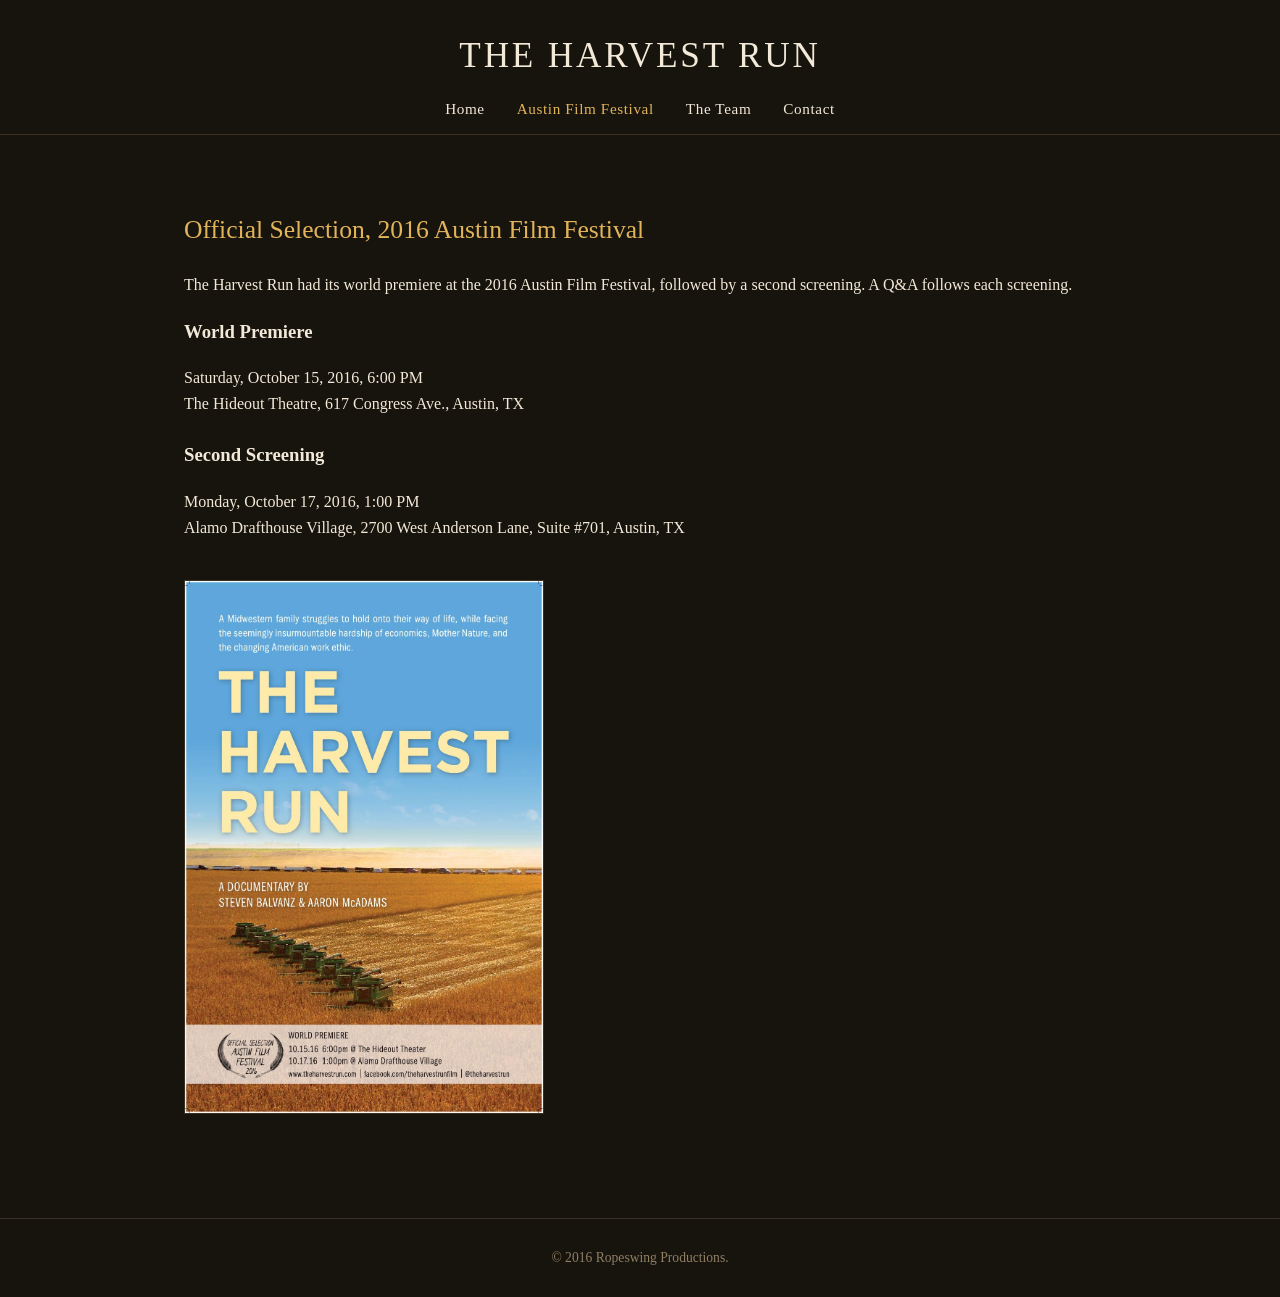
==== aff2016.html @ 121f5d4f "Initial static site for The Harvest Run Co-Authored-By: Claude Haiku 5.5 <noreply@anthropic.com> Cla" ====
<!DOCTYPE html>
<html lang="en">
<head>
<meta charset="utf-8">
<meta name="viewport" content="width=device-width, initial-scale=1">
<title>Austin Film Festival 2016 | The Harvest Run</title>
<link rel="stylesheet" href="/style.css">
</head>
<body>
<header>
  <h1><a href="/">The Harvest Run</a></h1>
  <nav>
    <a href="/">Home</a>
    <a href="/aff2016" class="active">Austin Film Festival</a>
    <a href="/the-team">The Team</a>
    <a href="/contact">Contact</a>
  </nav>
</header>
<main>
  <h2>Official Selection, 2016 Austin Film Festival</h2>
  <p>The Harvest Run had its world premiere at the 2016 Austin Film Festival, followed by a second screening. A Q&amp;A follows each screening.</p>

  <div class="screening">
    <h3>World Premiere</h3>
    <p>Saturday, October 15, 2016, 6:00 PM<br>The Hideout Theatre, 617 Congress Ave., Austin, TX</p>
  </div>
  <div class="screening">
    <h3>Second Screening</h3>
    <p>Monday, October 17, 2016, 1:00 PM<br>Alamo Drafthouse Village, 2700 West Anderson Lane, Suite #701, Austin, TX</p>
  </div>

  <img class="poster" src="/images/austin-poster.jpg" alt="The Harvest Run Austin Film Festival poster">
</main>
<footer>
  &copy; 2016 Ropeswing Productions.
</footer>
</body>
</html>
---- style.css ----
* { box-sizing: border-box; }
body { margin: 0; font-family: Georgia, "Times New Roman", serif; background: #17130d; color: #f2e9d8; line-height: 1.6; }
a { color: #e2b45a; }
header { padding: 28px 24px 12px; text-align: center; border-bottom: 1px solid #3a3022; }
header h1 { margin: 0; font-size: 2.2rem; letter-spacing: 0.08em; font-weight: normal; text-transform: uppercase; }
header h1 a { color: #f2e9d8; text-decoration: none; }
nav { margin-top: 12px; }
nav a { color: #f2e9d8; text-decoration: none; margin: 0 14px; font-size: 0.95rem; letter-spacing: 0.04em; }
nav a.active, nav a:hover { color: #e2b45a; }
main { max-width: 960px; margin: 0 auto; padding: 40px 24px; }
h2 { font-weight: normal; font-size: 1.6rem; color: #e2b45a; margin-top: 2.2rem; }
.tagline { font-size: 1.3rem; font-style: italic; text-align: center; margin: 0 0 1.5rem; }
.credit { text-align: center; text-transform: uppercase; letter-spacing: 0.06em; font-size: 0.9rem; color: #bda985; }
.gallery { display: grid; grid-template-columns: repeat(auto-fill, minmax(280px, 1fr)); gap: 12px; margin-top: 16px; }
.gallery img { width: 100%; display: block; border: 1px solid #3a3022; }
.team-member { margin-bottom: 2rem; }
.team-member h3 { margin: 0; font-weight: normal; font-size: 1.25rem; }
.team-member .role { color: #bda985; font-style: italic; margin: 0 0 0.4rem; }
.screening { margin-bottom: 1.5rem; }
.poster { max-width: 360px; width: 100%; border: 1px solid #3a3022; margin: 16px 0; }
footer { text-align: center; padding: 28px 24px; font-size: 0.85rem; color: #8f7f63; border-top: 1px solid #3a3022; margin-top: 40px; }
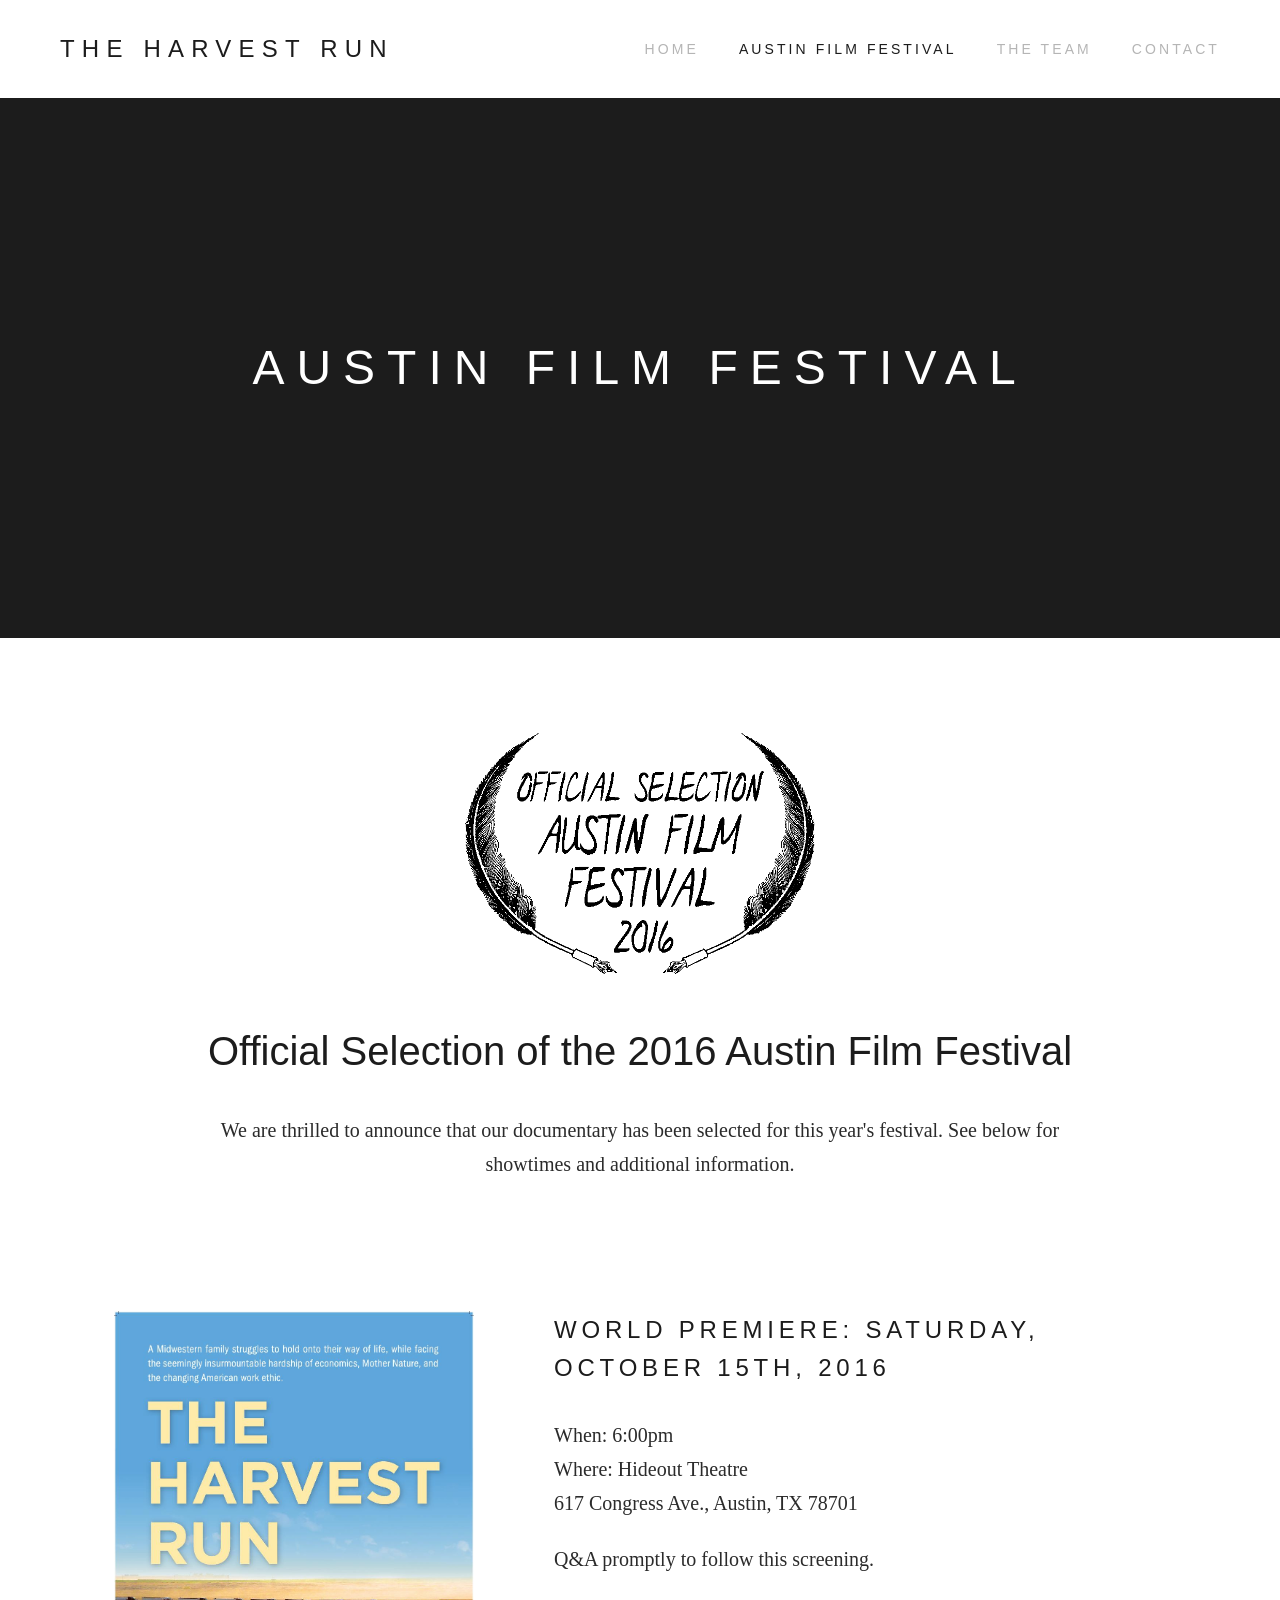
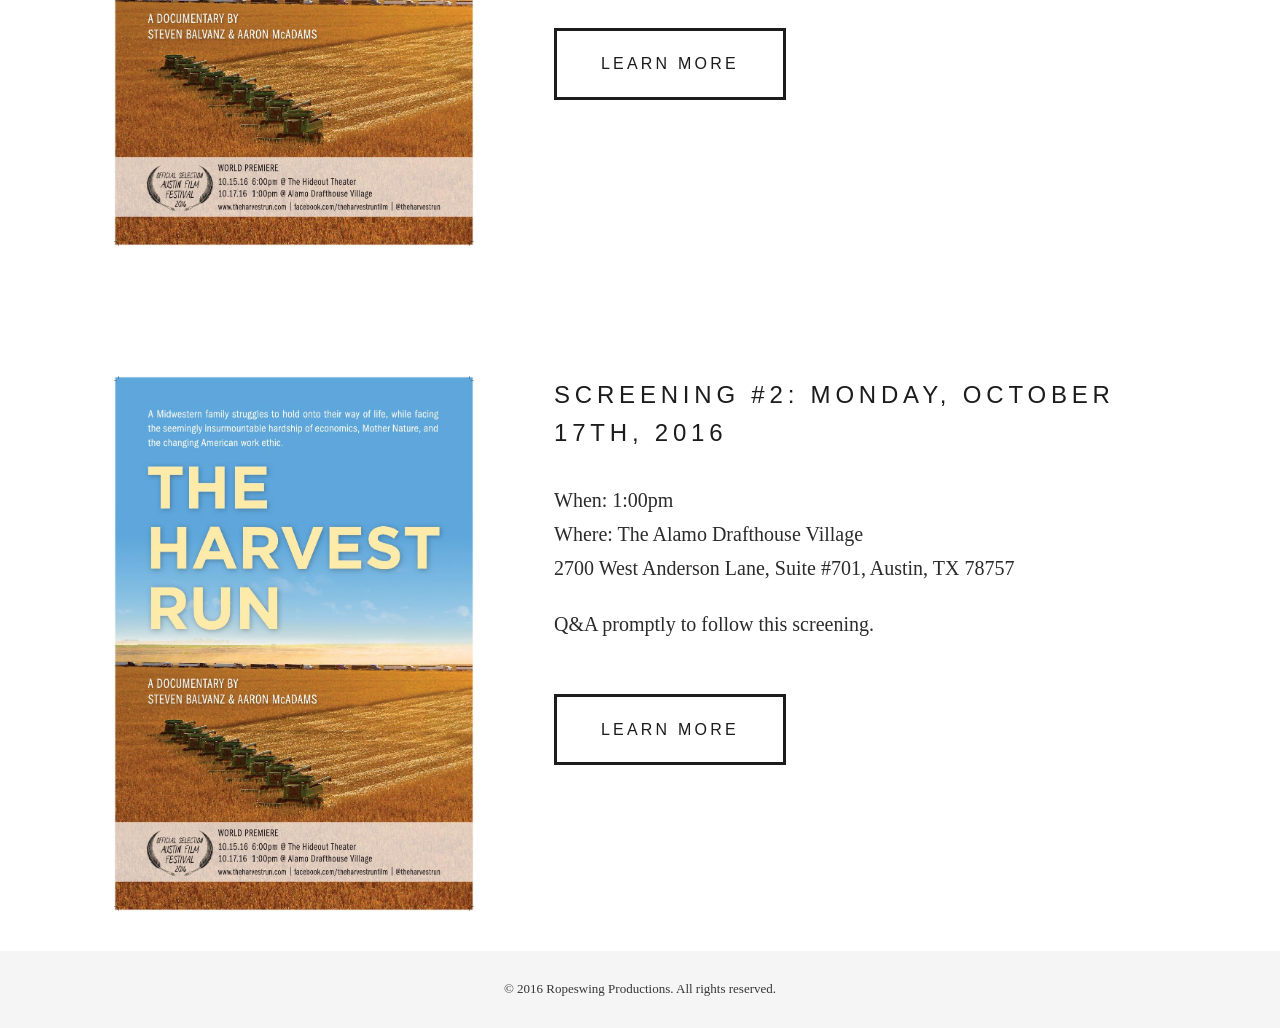
==== commit 2a1ba2a9: "Rebuild Austin Film Festival page to match original layout Co-Authored-By: Claude Haiku 5.5 <noreply" ====
--- a/aff2016.html
+++ b/aff2016.html
@@ -16,23 +16,39 @@
     <a href="/contact">Contact</a>
   </nav>
 </header>
-<main>
-  <h2>Official Selection, 2016 Austin Film Festival</h2>
-  <p>The Harvest Run had its world premiere at the 2016 Austin Film Festival, followed by a second screening. A Q&amp;A follows each screening.</p>
 
-  <div class="screening">
-    <h3>World Premiere</h3>
-    <p>Saturday, October 15, 2016, 6:00 PM<br>The Hideout Theatre, 617 Congress Ave., Austin, TX</p>
+<section class="page-band">
+  <h2>Austin Film Festival</h2>
+</section>
+
+<section class="aff-intro">
+  <img class="laurel" src="/images/laurel.png" alt="Official Selection, Austin Film Festival 2016">
+  <h3>Official Selection of the 2016 Austin Film Festival</h3>
+  <p>We are thrilled to announce that our documentary has been selected for this year's festival. See below for showtimes and additional information.</p>
+</section>
+
+<section class="screening-block">
+  <img class="screening-poster" src="/images/austin-poster.jpg" alt="The Harvest Run poster">
+  <div class="screening-info">
+    <h4>World Premiere: Saturday, October 15th, 2016</h4>
+    <p>When: 6:00pm<br>Where: Hideout Theatre<br>617 Congress Ave., Austin, TX 78701</p>
+    <p>Q&amp;A promptly to follow this screening.</p>
+    <a class="learn-more" href="#">Learn More</a>
   </div>
-  <div class="screening">
-    <h3>Second Screening</h3>
-    <p>Monday, October 17, 2016, 1:00 PM<br>Alamo Drafthouse Village, 2700 West Anderson Lane, Suite #701, Austin, TX</p>
+</section>
+
+<section class="screening-block">
+  <img class="screening-poster" src="/images/austin-poster.jpg" alt="The Harvest Run poster">
+  <div class="screening-info">
+    <h4>Screening #2: Monday, October 17th, 2016</h4>
+    <p>When: 1:00pm<br>Where: The Alamo Drafthouse Village<br>2700 West Anderson Lane, Suite #701, Austin, TX 78757</p>
+    <p>Q&amp;A promptly to follow this screening.</p>
+    <a class="learn-more" href="#">Learn More</a>
   </div>
+</section>
 
-  <img class="poster" src="/images/austin-poster.jpg" alt="The Harvest Run Austin Film Festival poster">
-</main>
 <footer>
-  &copy; 2016 Ropeswing Productions.
+  &copy; 2016 Ropeswing Productions. All rights reserved.
 </footer>
 </body>
 </html>
--- a/style.css
+++ b/style.css
@@ -1,21 +1,83 @@
 * { box-sizing: border-box; }
-body { margin: 0; font-family: Georgia, "Times New Roman", serif; background: #17130d; color: #f2e9d8; line-height: 1.6; }
-a { color: #e2b45a; }
-header { padding: 28px 24px 12px; text-align: center; border-bottom: 1px solid #3a3022; }
-header h1 { margin: 0; font-size: 2.2rem; letter-spacing: 0.08em; font-weight: normal; text-transform: uppercase; }
-header h1 a { color: #f2e9d8; text-decoration: none; }
-nav { margin-top: 12px; }
-nav a { color: #f2e9d8; text-decoration: none; margin: 0 14px; font-size: 0.95rem; letter-spacing: 0.04em; }
-nav a.active, nav a:hover { color: #e2b45a; }
-main { max-width: 960px; margin: 0 auto; padding: 40px 24px; }
-h2 { font-weight: normal; font-size: 1.6rem; color: #e2b45a; margin-top: 2.2rem; }
-.tagline { font-size: 1.3rem; font-style: italic; text-align: center; margin: 0 0 1.5rem; }
-.credit { text-align: center; text-transform: uppercase; letter-spacing: 0.06em; font-size: 0.9rem; color: #bda985; }
-.gallery { display: grid; grid-template-columns: repeat(auto-fill, minmax(280px, 1fr)); gap: 12px; margin-top: 16px; }
-.gallery img { width: 100%; display: block; border: 1px solid #3a3022; }
-.team-member { margin-bottom: 2rem; }
-.team-member h3 { margin: 0; font-weight: normal; font-size: 1.25rem; }
-.team-member .role { color: #bda985; font-style: italic; margin: 0 0 0.4rem; }
-.screening { margin-bottom: 1.5rem; }
-.poster { max-width: 360px; width: 100%; border: 1px solid #3a3022; margin: 16px 0; }
-footer { text-align: center; padding: 28px 24px; font-size: 0.85rem; color: #8f7f63; border-top: 1px solid #3a3022; margin-top: 40px; }
+body { margin: 0; font-family: "Georgia", "Times New Roman", serif; font-weight: 500; background: #ffffff; color: #363636; font-size: 16px; line-height: 1.6; }
+a { color: #1c1c1c; }
+
+/* Top bar: logo left, nav right */
+header { display: flex; justify-content: space-between; align-items: center; flex-wrap: wrap; padding: 30px 60px; background: #ffffff; }
+header h1, header .site-title { margin: 0; font-family: "Helvetica Neue", Helvetica, Arial, sans-serif; font-size: 24px; font-weight: 300; letter-spacing: 0.3em; text-transform: uppercase; }
+header h1 a, header .site-title a { color: #1c1c1c; text-decoration: none; }
+nav { display: flex; gap: 40px; }
+nav a { font-family: "Helvetica Neue", Helvetica, Arial, sans-serif; font-size: 14px; font-weight: 300; letter-spacing: 0.22em; text-transform: uppercase; color: #b5b5b5; text-decoration: none; }
+nav a.active, nav a:hover { color: #1c1c1c; }
+
+/* Banner with title over the photo (home page) */
+.banner { position: relative; width: 100%; height: calc(100vh - 110px); min-height: 520px; overflow: hidden; background: #ddd; }
+.banner img { position: absolute; inset: 0; width: 100%; height: 100%; object-fit: cover; }
+.banner-title { position: absolute; left: 0; right: 0; bottom: 39%; margin: 0; text-align: center; color: #ffffff; font-family: "Helvetica Neue", Helvetica, Arial, sans-serif; font-weight: 300; font-size: clamp(32px, 4.4vw, 64px); letter-spacing: 0.3em; text-transform: uppercase; text-shadow: 0 1px 12px rgba(0,0,0,0.25); }
+.dots { position: absolute; right: 26px; top: 50%; transform: translateY(-50%); display: flex; flex-direction: column; gap: 14px; }
+.dots span { width: 12px; height: 12px; border: 2px solid #ffffff; border-radius: 50%; box-sizing: border-box; background: transparent; }
+.dots span.on { background: #ffffff; }
+
+h2 { font-family: "Helvetica Neue", Helvetica, Arial, sans-serif; font-weight: 400; font-size: 21px; letter-spacing: 0.4px; text-transform: uppercase; color: #1c1c1c; text-align: center; margin: 0 0 40px; }
+
+/* Story */
+.story { max-width: 1000px; margin: 0 auto; padding: 90px 24px 60px; text-align: center; }
+.story h2 { font-size: 36px; font-weight: 300; letter-spacing: 0; text-transform: none; margin-bottom: 40px; }
+.story p { font-size: 20px; line-height: 1.7; color: #2b2b2b; margin: 0 0 1.4rem; }
+
+/* Trailer band */
+.trailer-band { position: relative; background: #1c1c1c; height: 210px; display: flex; align-items: center; justify-content: center; margin-top: 40px; }
+.trailer-band h2 { color: #ffffff; margin: 0; font-size: 40px; font-weight: 300; letter-spacing: 0.2em; }
+.trailer-band .dots { right: 26px; }
+
+/* Trailer video */
+.trailer { position: relative; max-width: 1400px; aspect-ratio: 16 / 9; margin: 80px auto; overflow: hidden; background: #ddd; }
+.trailer img { width: 100%; height: 100%; object-fit: cover; display: block; }
+.trailer iframe { position: absolute; inset: 0; width: 100%; height: 100%; border: 0; }
+.play { position: absolute; left: 50%; top: 50%; transform: translate(-50%, -50%); width: 0; height: 0; border-left: 40px solid #ffffff; border-top: 24px solid transparent; border-bottom: 24px solid transparent; }
+
+/* Stills */
+.stills { max-width: 1400px; margin: 0 auto; padding: 60px 24px 100px; }
+.stills h2 { margin-bottom: 80px; font-size: 30px; font-weight: 300; letter-spacing: 0.02em; }
+.stills .grid { display: grid; grid-template-columns: repeat(4, 1fr); gap: 40px; }
+.stills .grid img { width: 100%; aspect-ratio: 3 / 2; object-fit: cover; display: block; }
+
+footer { text-align: center; padding: 28px 24px; font-size: 13px; color: #363636; background: #f5f5f5; }
+
+/* Austin Film Festival page */
+.page-band { background: #1c1c1c; height: 540px; display: flex; align-items: center; justify-content: center; }
+.page-band h2 { color: #ffffff; margin: 0; font-size: 48px; font-weight: 300; letter-spacing: 0.25em; }
+.aff-intro { max-width: 960px; margin: 0 auto; padding: 90px 24px 40px; text-align: center; }
+.aff-intro .laurel { width: 360px; max-width: 80%; display: block; margin: 0 auto 40px; }
+.aff-intro h3 { font-family: "Helvetica Neue", Helvetica, Arial, sans-serif; font-weight: 300; font-size: 40px; color: #1c1c1c; margin: 0 0 30px; }
+.aff-intro p { font-size: 20px; line-height: 1.7; color: #2b2b2b; margin: 0; }
+.screening-block { max-width: 1100px; margin: 0 auto; padding: 90px 24px 40px; display: grid; grid-template-columns: 360px 1fr; gap: 80px; align-items: start; }
+.screening-poster { width: 100%; display: block; }
+.screening-info h4 { font-family: "Helvetica Neue", Helvetica, Arial, sans-serif; font-weight: 300; font-size: 24px; letter-spacing: 0.2em; text-transform: uppercase; color: #1c1c1c; margin: 0 0 30px; }
+.screening-info p { font-size: 20px; line-height: 1.7; color: #2b2b2b; margin: 0 0 1.4rem; }
+.learn-more { display: inline-block; margin-top: 30px; padding: 20px 44px; border: 3px solid #1c1c1c; font-family: "Helvetica Neue", Helvetica, Arial, sans-serif; font-size: 16px; letter-spacing: 0.2em; text-transform: uppercase; color: #1c1c1c; text-decoration: none; }
+.learn-more:hover { background: #1c1c1c; color: #ffffff; }
+@media (max-width: 900px) {
+  .screening-block { grid-template-columns: 1fr; gap: 40px; }
+  .screening-poster { max-width: 360px; }
+  .page-band h2 { font-size: 30px; }
+}
+
+/* Inner pages (The Team, Contact) */
+main { max-width: 760px; margin: 0 auto; padding: 40px 24px; }
+.team-member { margin-bottom: 2rem; text-align: center; }
+.team-member h3 { margin: 0; font-family: "Helvetica Neue", Helvetica, Arial, sans-serif; font-weight: 400; font-size: 16px; letter-spacing: 2px; text-transform: uppercase; color: #1c1c1c; }
+.team-member .role { color: #6b6b6b; font-style: italic; margin: 0 0 0.4rem; }
+.screening { margin-bottom: 1.5rem; text-align: center; }
+.poster { display: block; max-width: 360px; width: 100%; margin: 24px auto; }
+
+@media (max-width: 900px) {
+  .stills .grid { grid-template-columns: repeat(2, 1fr); gap: 24px; }
+}
+@media (max-width: 720px) {
+  header { padding: 20px 24px; }
+  nav { gap: 18px; }
+  nav a { font-size: 11px; letter-spacing: 0.12em; }
+  header h1, header .site-title { font-size: 18px; }
+  .story p { font-size: 17px; }
+}
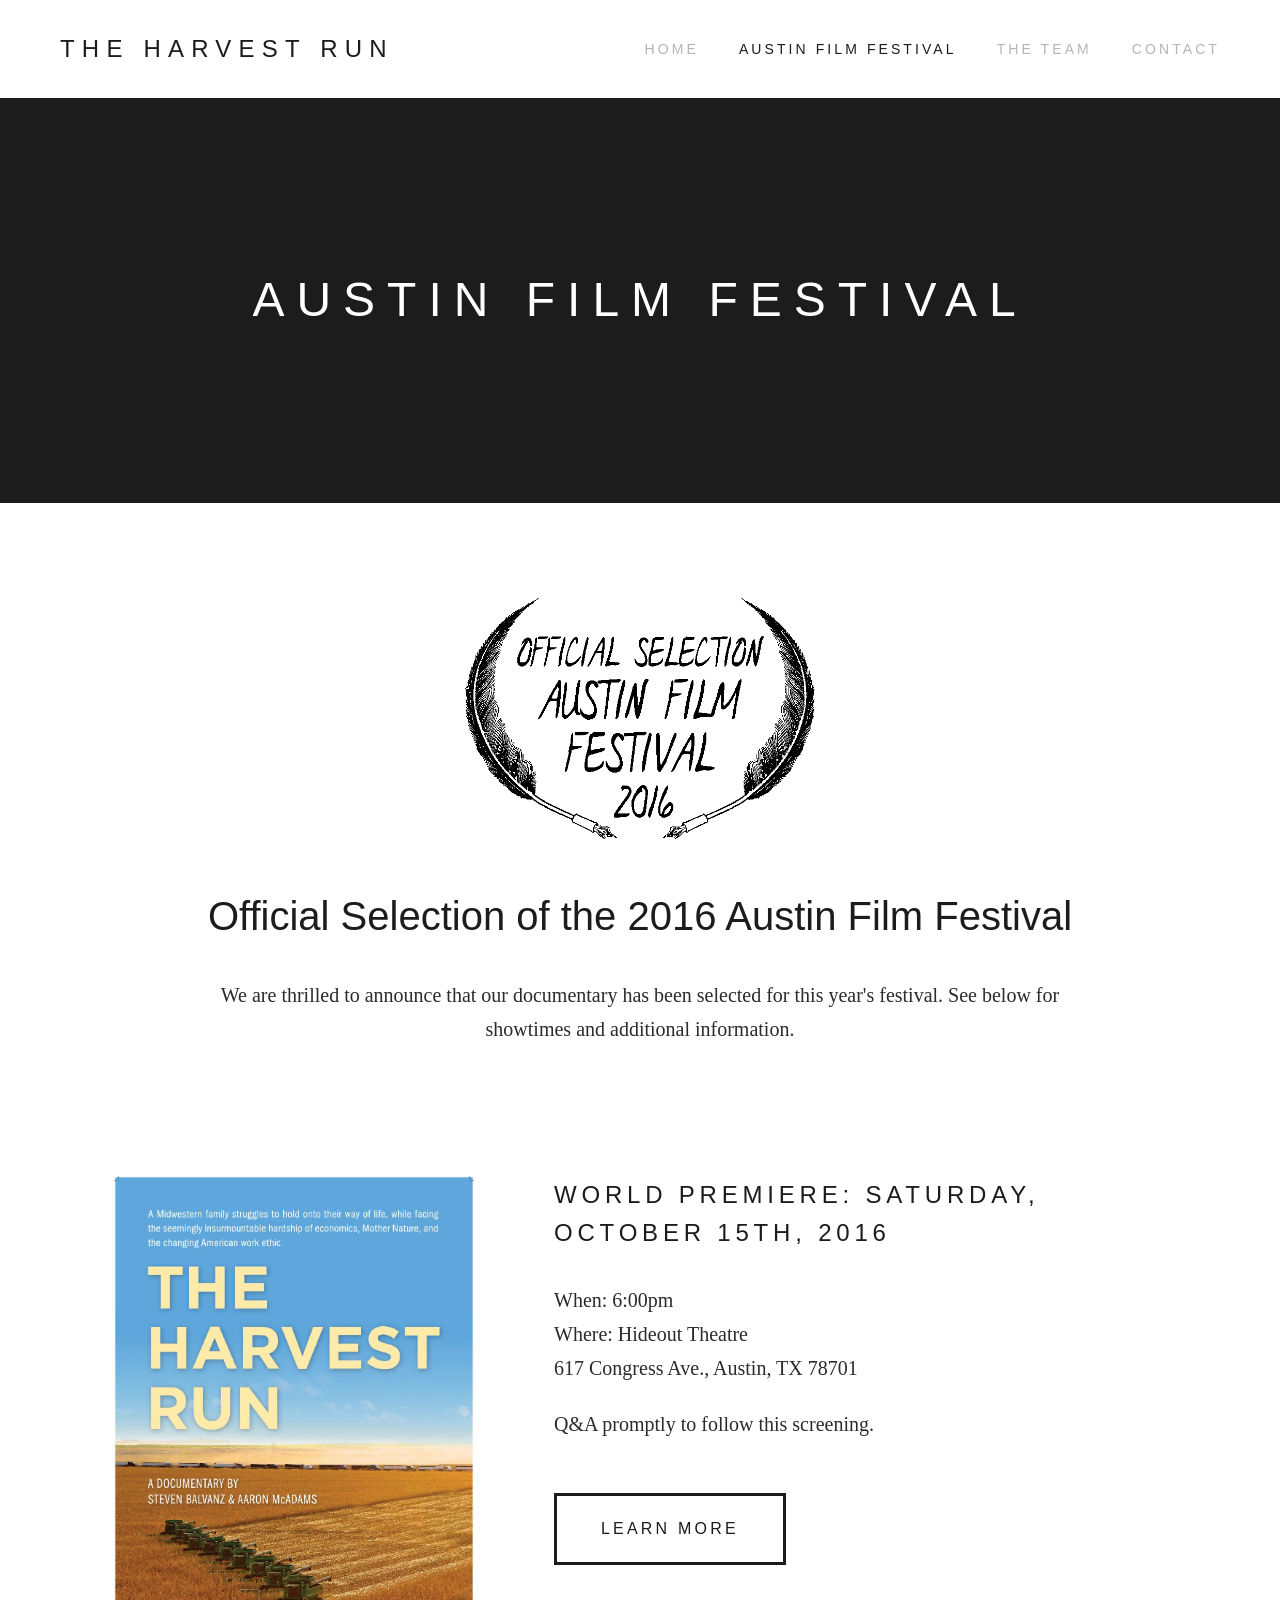
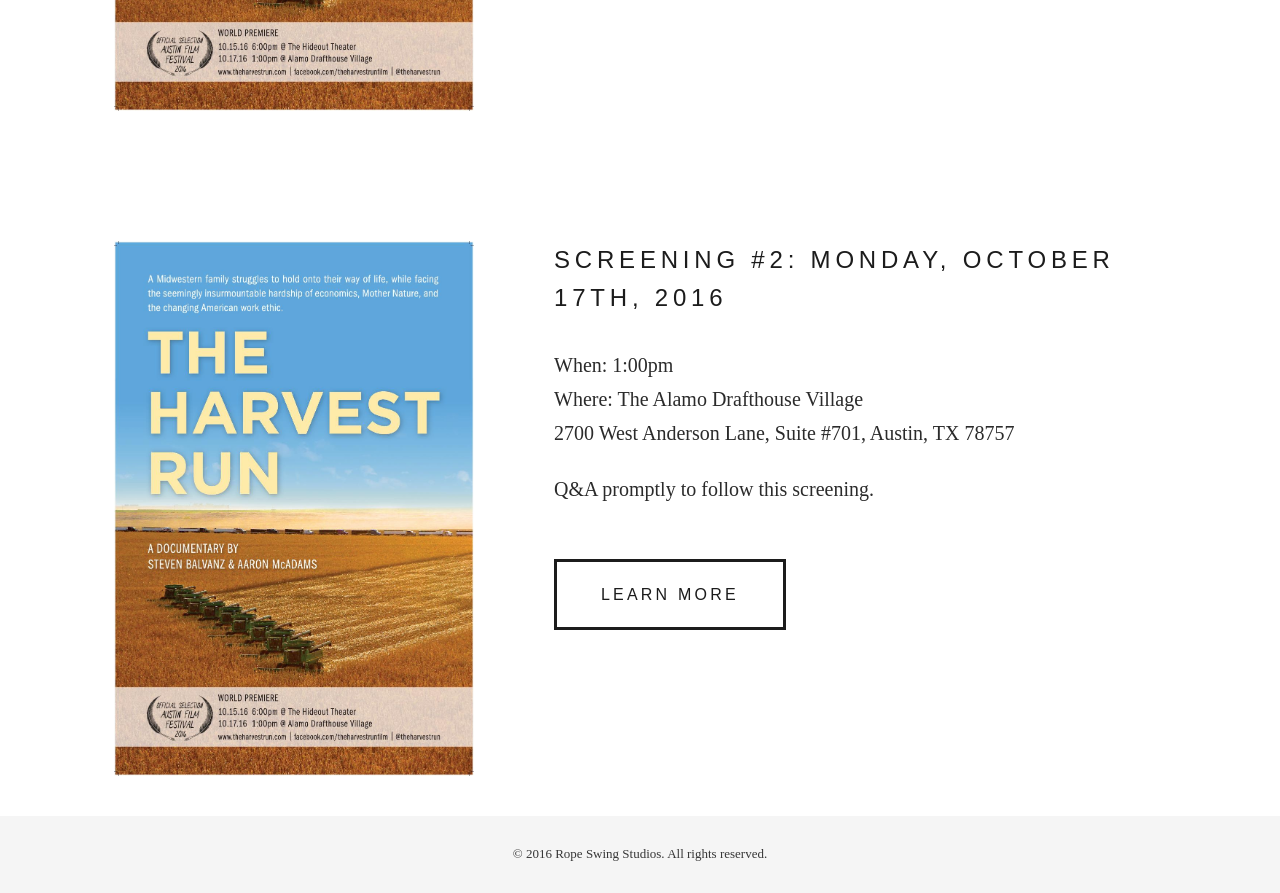
==== commit bc400539: "Update footer company name to Rope Swing Studios Co-Authored-By: Claude Haiku 5.5 <noreply@anthropic" ====
--- a/aff2016.html
+++ b/aff2016.html
@@ -48,7 +48,7 @@
 </section>
 
 <footer>
-  &copy; 2016 Ropeswing Productions. All rights reserved.
+  &copy; 2016 Rope Swing Studios. All rights reserved.
 </footer>
 </body>
 </html>
--- a/style.css
+++ b/style.css
@@ -45,7 +45,7 @@
 footer { text-align: center; padding: 28px 24px; font-size: 13px; color: #363636; background: #f5f5f5; }
 
 /* Austin Film Festival page */
-.page-band { background: #1c1c1c; height: 540px; display: flex; align-items: center; justify-content: center; }
+.page-band { background: #1c1c1c; height: 405px; display: flex; align-items: center; justify-content: center; }
 .page-band h2 { color: #ffffff; margin: 0; font-size: 48px; font-weight: 300; letter-spacing: 0.25em; }
 .aff-intro { max-width: 960px; margin: 0 auto; padding: 90px 24px 40px; text-align: center; }
 .aff-intro .laurel { width: 360px; max-width: 80%; display: block; margin: 0 auto 40px; }
@@ -63,7 +63,36 @@
   .page-band h2 { font-size: 30px; }
 }
 
-/* Inner pages (The Team, Contact) */
+/* The Team page */
+.team { max-width: 1100px; margin: 0 auto; padding: 100px 24px 80px; }
+.team .member { padding: 60px 0; border-bottom: 1px solid #bdbdbd; }
+.team .member:first-child { padding-top: 0; }
+.team .member:last-child { border-bottom: 0; }
+.team h3 { margin: 0 0 30px; font-family: "Helvetica Neue", Helvetica, Arial, sans-serif; font-weight: 300; font-size: 36px; line-height: 1.3; letter-spacing: 0.02em; text-transform: uppercase; color: #1c1c1c; }
+.team h3 span { display: block; }
+.team p { font-size: 20px; line-height: 1.7; color: #2b2b2b; margin: 0 0 1.4rem; }
+
+/* Contact page */
+.contact { max-width: 700px; margin: 0 auto; padding: 100px 24px 100px; }
+.contact .thanks { font-family: "Helvetica Neue", Helvetica, Arial, sans-serif; font-weight: 300; font-size: 52px; color: #1c1c1c; text-align: center; margin: 0 0 30px; text-transform: none; letter-spacing: 0; }
+.contact .lede { font-family: "Helvetica Neue", Helvetica, Arial, sans-serif; font-weight: 300; font-size: 20px; letter-spacing: 0.2em; text-transform: uppercase; color: #1c1c1c; text-align: center; line-height: 1.6; margin: 0 0 80px; }
+.contact-form { display: flex; flex-direction: column; gap: 34px; }
+.contact-form .field, .contact-form fieldset { border: 0; margin: 0; padding: 0; display: flex; flex-direction: column; gap: 10px; }
+.contact-form span, .contact-form legend { font-size: 20px; color: #1c1c1c; }
+.contact-form em { font-style: normal; color: #6b6b6b; font-size: 16px; }
+.contact-form .row { display: grid; grid-template-columns: 1fr 1fr; gap: 20px; }
+.contact-form .row label { display: flex; flex-direction: column; gap: 10px; }
+.contact-form input, .contact-form textarea { width: 100%; padding: 14px; font-family: inherit; font-size: 18px; color: #1c1c1c; background: #fafafa; border: 1px solid #9a9a9a; border-radius: 0; }
+.contact-form input:focus, .contact-form textarea:focus { outline: 2px solid #1c1c1c; outline-offset: -1px; }
+.contact-form button { align-self: flex-start; padding: 18px 48px; font-family: "Helvetica Neue", Helvetica, Arial, sans-serif; font-size: 15px; letter-spacing: 0.2em; text-transform: uppercase; background: #1c1c1c; color: #ffffff; border: 3px solid #1c1c1c; cursor: pointer; }
+.contact-form button:hover { background: #ffffff; color: #1c1c1c; }
+@media (max-width: 720px) {
+  .contact .thanks { font-size: 36px; }
+  .contact .lede { font-size: 16px; }
+  .contact-form .row { grid-template-columns: 1fr; }
+}
+
+/* Inner pages */
 main { max-width: 760px; margin: 0 auto; padding: 40px 24px; }
 .team-member { margin-bottom: 2rem; text-align: center; }
 .team-member h3 { margin: 0; font-family: "Helvetica Neue", Helvetica, Arial, sans-serif; font-weight: 400; font-size: 16px; letter-spacing: 2px; text-transform: uppercase; color: #1c1c1c; }
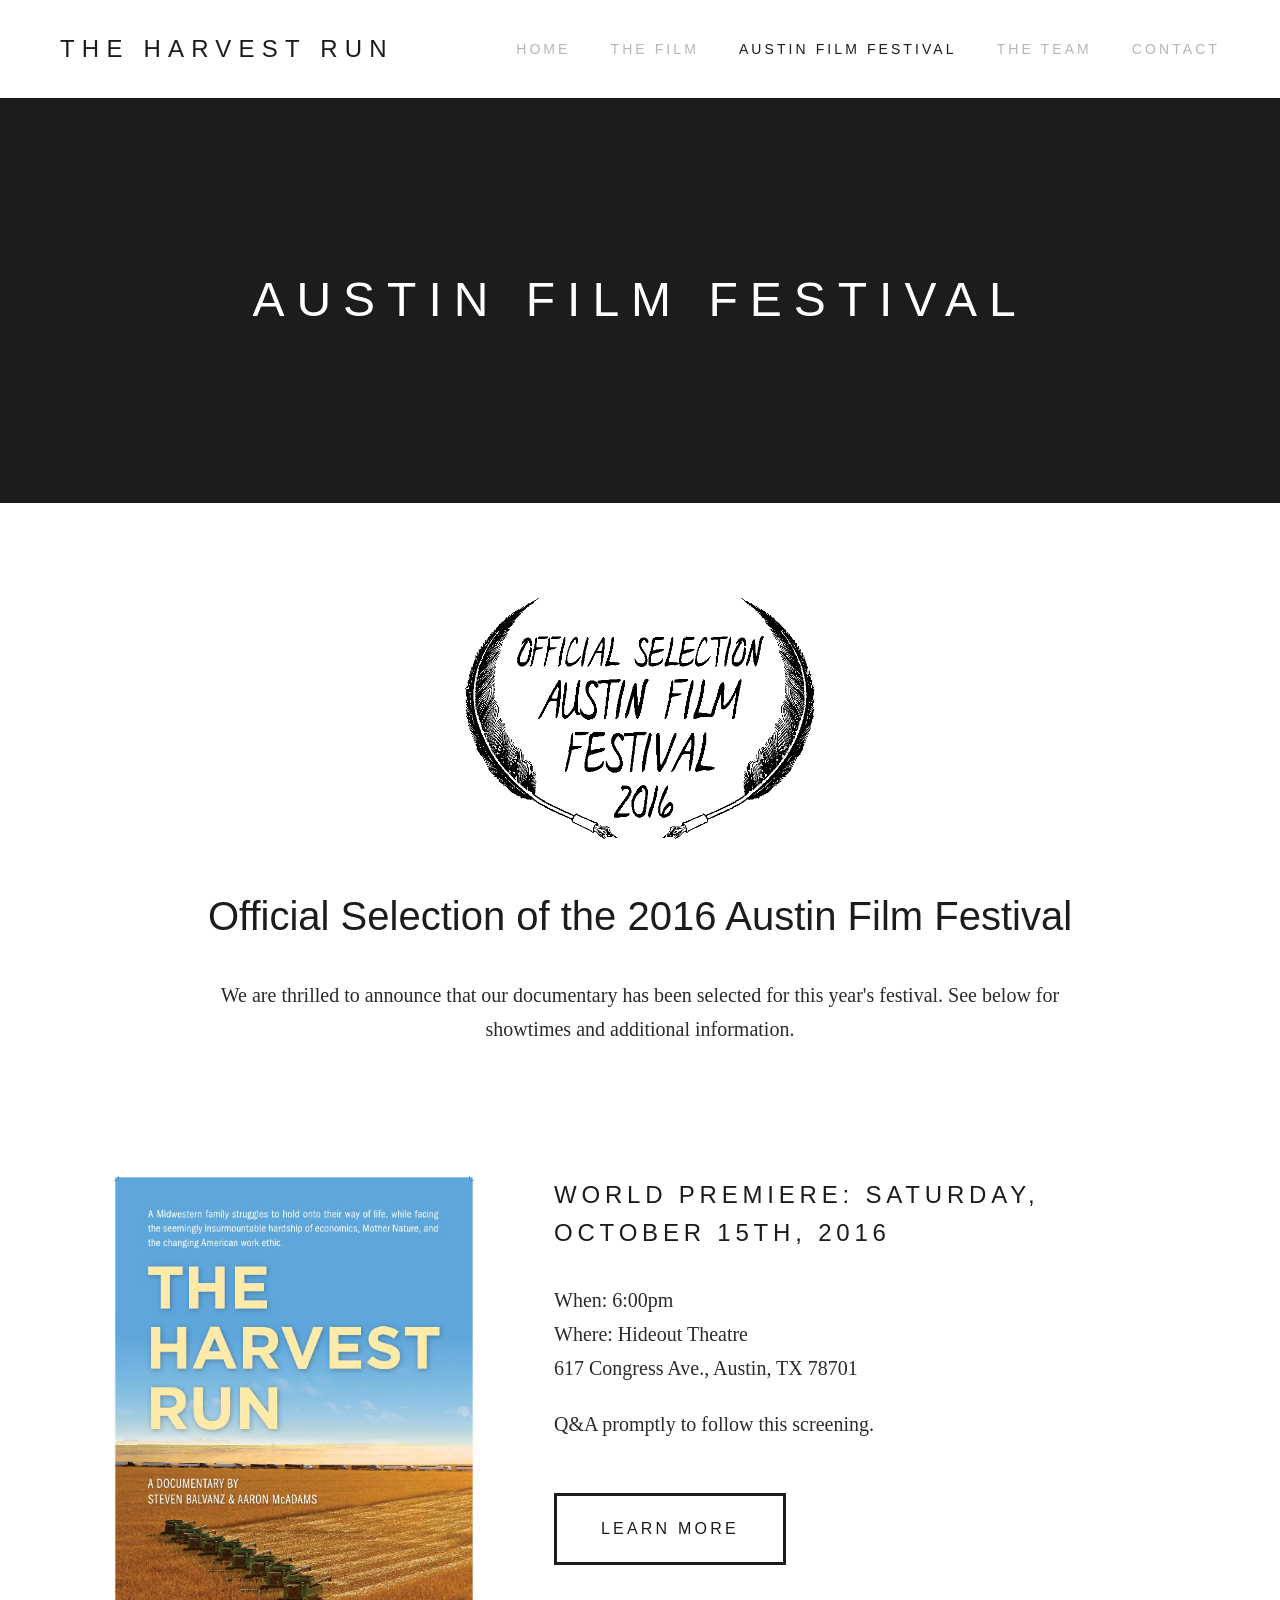
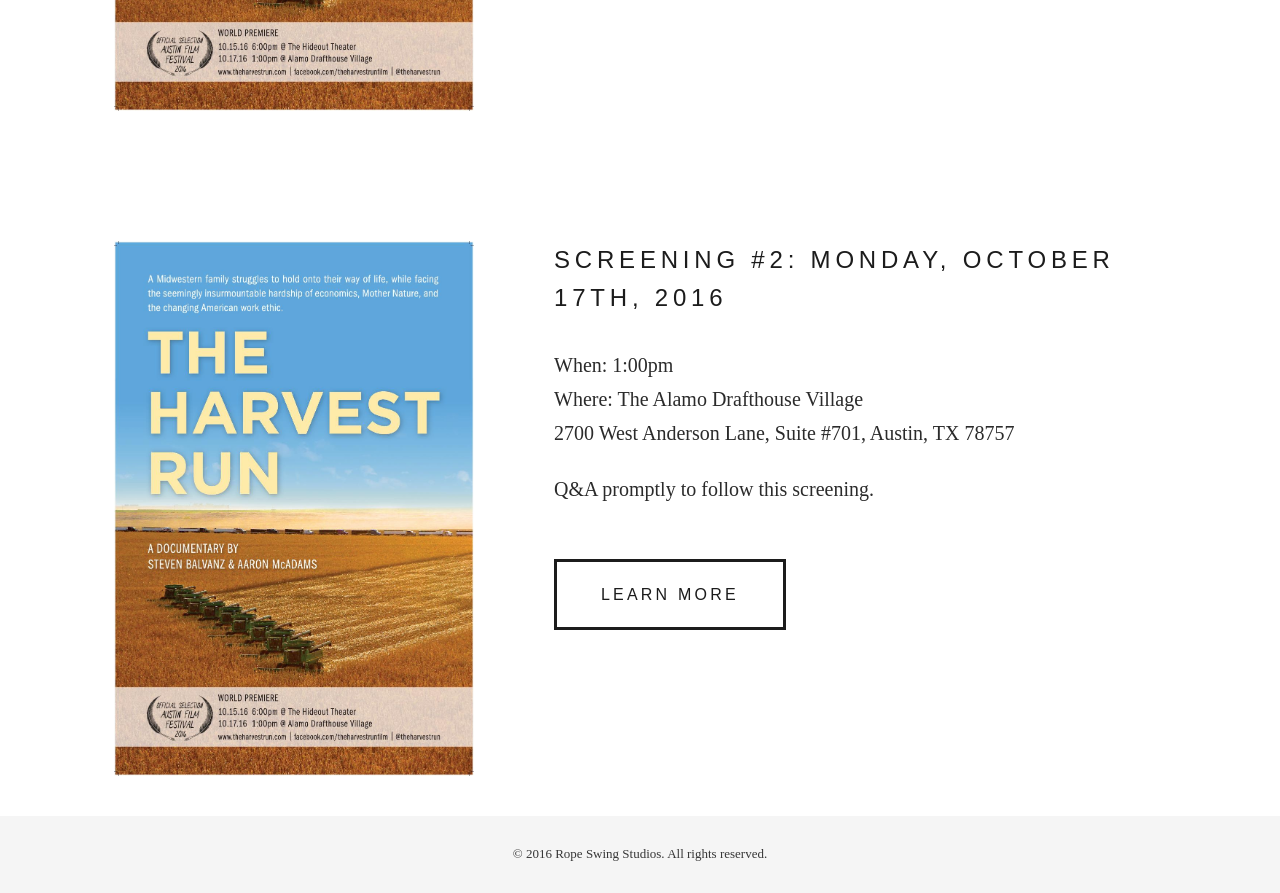
==== commit ff954972: "Add The Film page with feature film embed and nav link Co-Authored-By: Claude Haiku 5.5 <noreply@ant" ====
--- a/aff2016.html
+++ b/aff2016.html
@@ -11,6 +11,7 @@
   <h1><a href="/">The Harvest Run</a></h1>
   <nav>
     <a href="/">Home</a>
+    <a href="/the-film">The Film</a>
     <a href="/aff2016" class="active">Austin Film Festival</a>
     <a href="/the-team">The Team</a>
     <a href="/contact">Contact</a>
--- a/style.css
+++ b/style.css
@@ -73,24 +73,29 @@
 .team p { font-size: 20px; line-height: 1.7; color: #2b2b2b; margin: 0 0 1.4rem; }
 
 /* Contact page */
-.contact { max-width: 700px; margin: 0 auto; padding: 100px 24px 100px; }
+.contact { max-width: 640px; margin: 0 auto; padding: 56px 24px 56px; }
 .contact .thanks { font-family: "Helvetica Neue", Helvetica, Arial, sans-serif; font-weight: 300; font-size: 52px; color: #1c1c1c; text-align: center; margin: 0 0 30px; text-transform: none; letter-spacing: 0; }
-.contact .lede { font-family: "Helvetica Neue", Helvetica, Arial, sans-serif; font-weight: 300; font-size: 20px; letter-spacing: 0.2em; text-transform: uppercase; color: #1c1c1c; text-align: center; line-height: 1.6; margin: 0 0 80px; }
-.contact-form { display: flex; flex-direction: column; gap: 34px; }
-.contact-form .field, .contact-form fieldset { border: 0; margin: 0; padding: 0; display: flex; flex-direction: column; gap: 10px; }
-.contact-form span, .contact-form legend { font-size: 20px; color: #1c1c1c; }
+.contact .lede { font-family: "Helvetica Neue", Helvetica, Arial, sans-serif; font-weight: 300; font-size: 20px; letter-spacing: 0.2em; text-transform: uppercase; color: #1c1c1c; text-align: center; line-height: 1.6; margin: 0 0 36px; }
+.contact-form { display: flex; flex-direction: column; gap: 18px; }
+.contact-form .field, .contact-form fieldset { border: 0; margin: 0; padding: 0; display: flex; flex-direction: column; gap: 6px; }
+.contact-form span, .contact-form legend { font-size: 17px; color: #1c1c1c; }
 .contact-form em { font-style: normal; color: #6b6b6b; font-size: 16px; }
 .contact-form .row { display: grid; grid-template-columns: 1fr 1fr; gap: 20px; }
-.contact-form .row label { display: flex; flex-direction: column; gap: 10px; }
-.contact-form input, .contact-form textarea { width: 100%; padding: 14px; font-family: inherit; font-size: 18px; color: #1c1c1c; background: #fafafa; border: 1px solid #9a9a9a; border-radius: 0; }
+.contact-form .row label { display: flex; flex-direction: column; gap: 6px; }
+.contact-form input, .contact-form textarea { width: 100%; padding: 9px 12px; font-family: inherit; font-size: 16px; color: #1c1c1c; background: #fafafa; border: 1px solid #9a9a9a; border-radius: 0; }
 .contact-form input:focus, .contact-form textarea:focus { outline: 2px solid #1c1c1c; outline-offset: -1px; }
-.contact-form button { align-self: flex-start; padding: 18px 48px; font-family: "Helvetica Neue", Helvetica, Arial, sans-serif; font-size: 15px; letter-spacing: 0.2em; text-transform: uppercase; background: #1c1c1c; color: #ffffff; border: 3px solid #1c1c1c; cursor: pointer; }
+.contact-form button { align-self: flex-start; padding: 14px 40px; font-family: "Helvetica Neue", Helvetica, Arial, sans-serif; font-size: 15px; letter-spacing: 0.2em; text-transform: uppercase; background: #1c1c1c; color: #ffffff; border: 3px solid #1c1c1c; cursor: pointer; }
 .contact-form button:hover { background: #ffffff; color: #1c1c1c; }
 @media (max-width: 720px) {
   .contact .thanks { font-size: 36px; }
   .contact .lede { font-size: 16px; }
   .contact-form .row { grid-template-columns: 1fr; }
 }
+
+/* The Film page */
+.film { max-width: 1400px; margin: 80px auto; padding: 0 24px; }
+.film .video { position: relative; aspect-ratio: 16 / 9; background: #ddd; }
+.film iframe { position: absolute; inset: 0; width: 100%; height: 100%; border: 0; }
 
 /* Inner pages */
 main { max-width: 760px; margin: 0 auto; padding: 40px 24px; }
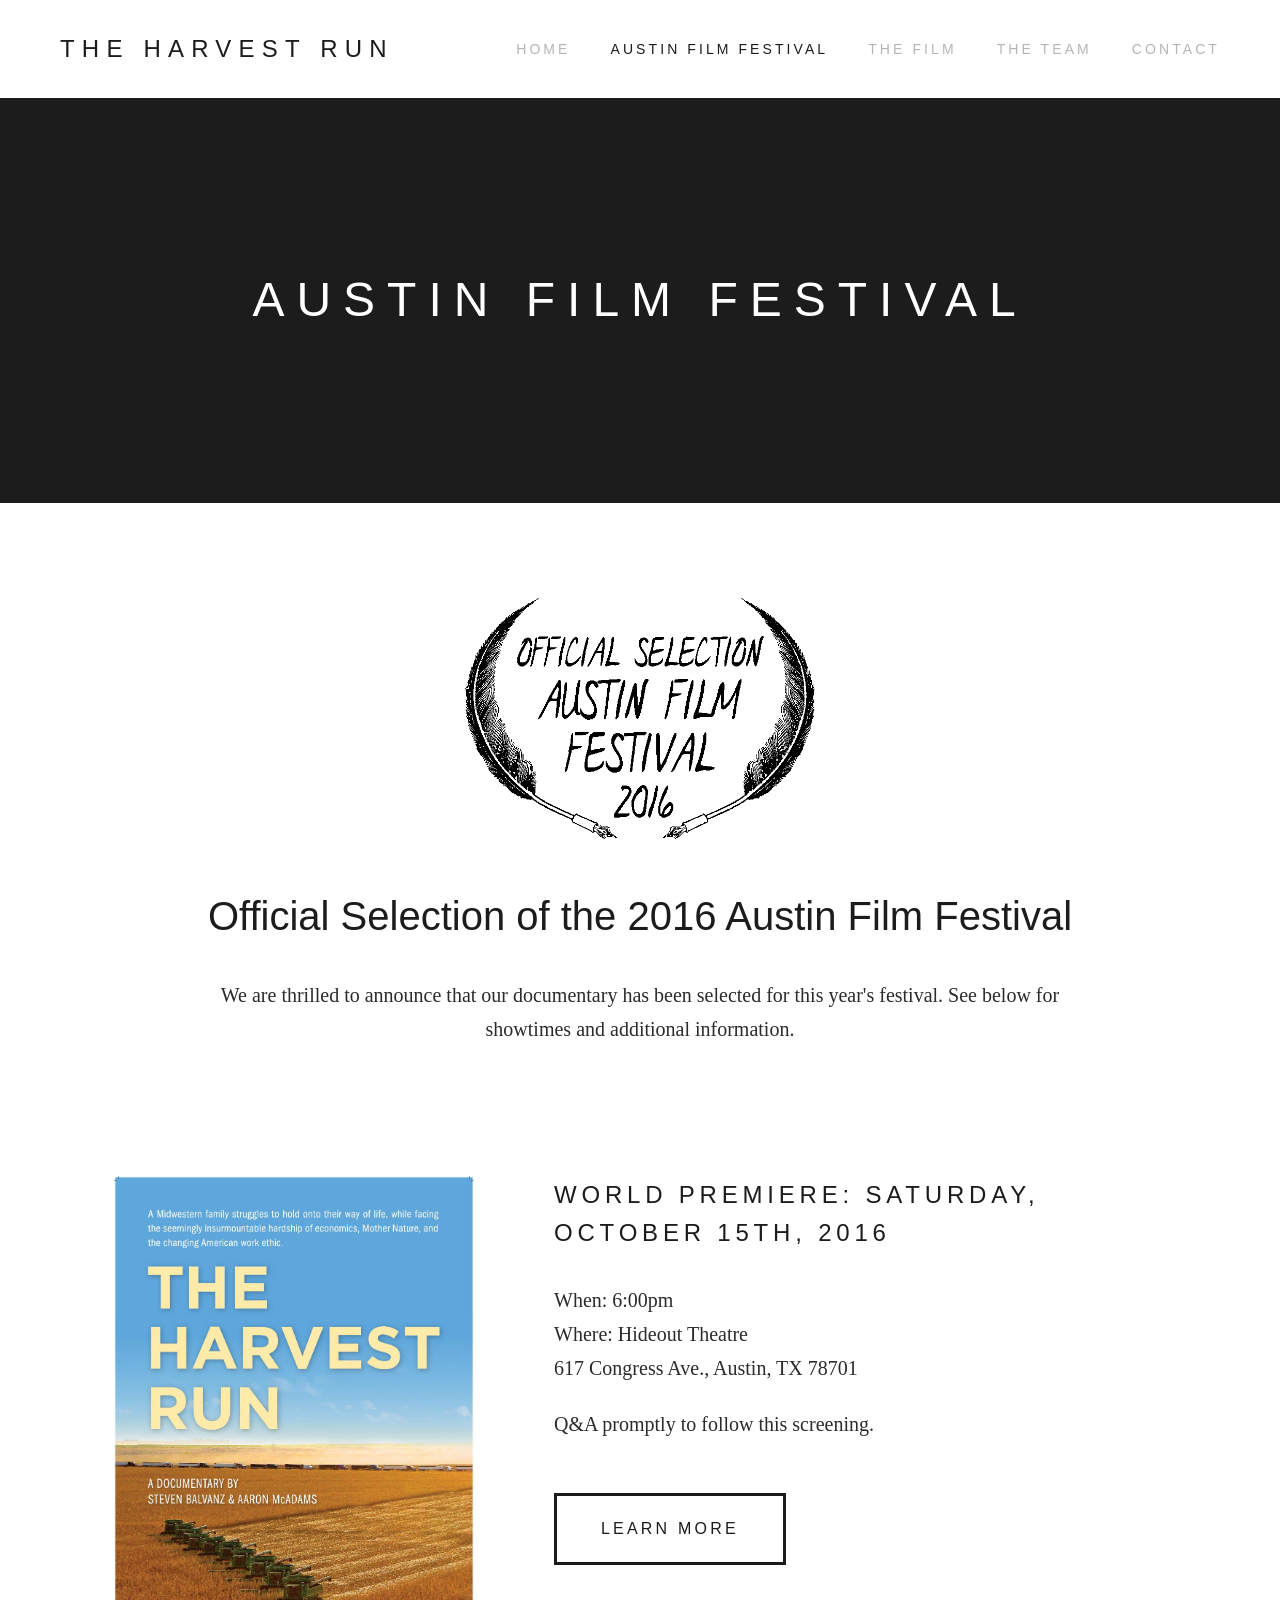
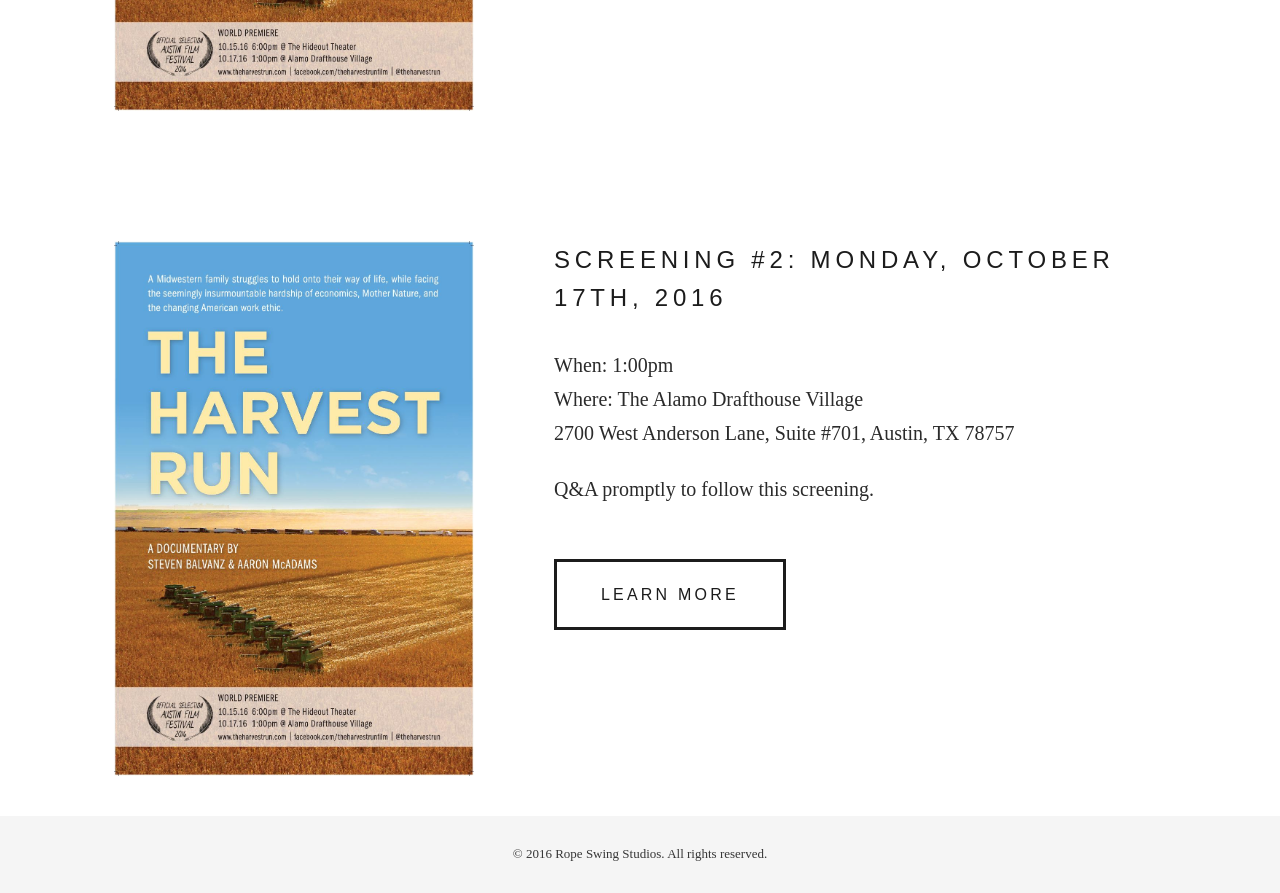
==== commit f3174a1e: "Move The Film nav item after Austin Film Festival Co-Authored-By: Claude Haiku 5.5 <noreply@anthropi" ====
--- a/aff2016.html
+++ b/aff2016.html
@@ -11,8 +11,8 @@
   <h1><a href="/">The Harvest Run</a></h1>
   <nav>
     <a href="/">Home</a>
+    <a href="/aff2016" class="active">Austin Film Festival</a>
     <a href="/the-film">The Film</a>
-    <a href="/aff2016" class="active">Austin Film Festival</a>
     <a href="/the-team">The Team</a>
     <a href="/contact">Contact</a>
   </nav>
